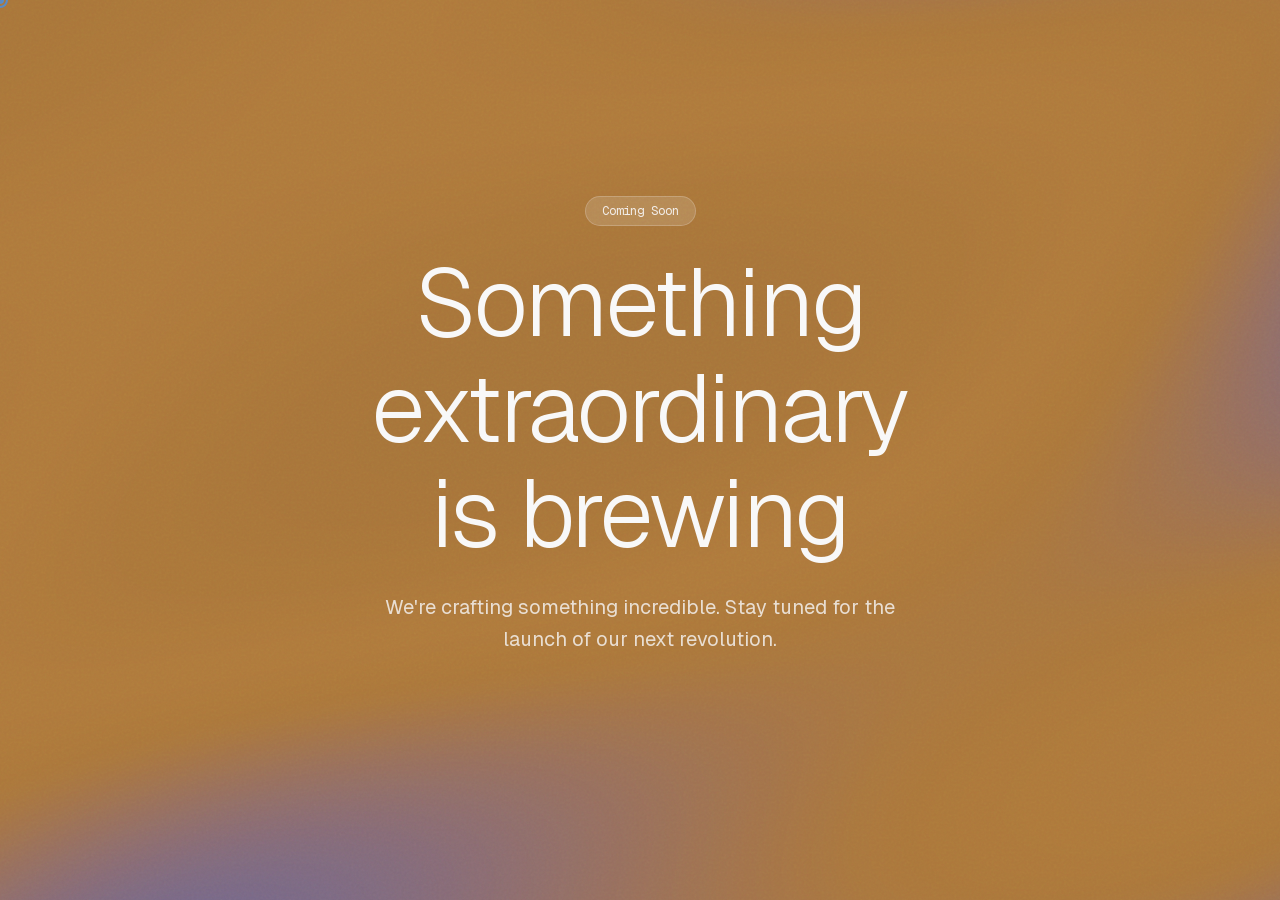
==== index.html @ a11e6bbd "minor change" ====
<!DOCTYPE html><!--mKN50Ots_4HAG0P_Gs6CT-->
<html lang="en">

<head>
    <meta charSet="utf-8" />
    <meta name="viewport" content="width=device-width, initial-scale=1" />
    <link rel="stylesheet" href="./_next/static/css/c9da7dc9b728c8ca.css" data-precedence="next" />
    <link rel="stylesheet" href="./_next/static/css/6d290486eeca70f9.css" data-precedence="next" />
    <link rel="preload" as="script" fetchPriority="low" href="./_next/static/chunks/webpack-336c29e1694489f0.js" />
    <script src="./_next/static/chunks/4bd1b696-c023c6e3521b1417.js" async=""></script>
    <script src="./_next/static/chunks/255-5d038f43a4c9d328.js" async=""></script>
    <script src="./_next/static/chunks/main-app-18b31405a0113d4f.js" async=""></script>
    <script src="./_next/static/chunks/5f03738b-4da32c07c7009e74.js" async=""></script>
    <script src="./_next/static/chunks/app/page-18eb6b7ca0cc5f4f.js" async=""></script>
    <title>Shaders Landing Page</title>
    <meta name="description" content="Created with v0" />
    <meta name="generator" content="v0.app" />
    <script src="./_next/static/chunks/polyfills-42372ed130431b0a.js" noModule=""></script>
</head>

<body class="font-sans antialiased">
    <div hidden=""><!--$--><!--/$--></div>
    <main class="jsx-c12f021053e1107 relative h-screen w-full overflow-hidden bg-background">
        <div class="pointer-events-none fixed left-0 top-0 z-50 mix-blend-difference will-change-transform"
            style="contain:layout style paint">
            <div class="h-4 w-4 rounded-full border-2 border-white"></div>
        </div>
        <div class="pointer-events-none fixed left-0 top-0 z-50 mix-blend-difference will-change-transform"
            style="contain:layout style paint">
            <div class="h-2 w-2 rounded-full bg-white"></div>
        </div>
        <div class="pointer-events-none fixed inset-0 z-50 opacity-[0.08]"
            style="background-image:url(&quot;data:image/svg+xml,%3Csvg viewBox=&#x27;0 0 400 400&#x27; xmlns=&#x27;http://www.w3.org/2000/svg&#x27;%3E%3Cfilter id=&#x27;noiseFilter&#x27;%3E%3CfeTurbulence type=&#x27;fractalNoise&#x27; baseFrequency=&#x27;0.9&#x27; numOctaves=&#x27;4&#x27; stitchTiles=&#x27;stitch&#x27;/%3E%3C/filter%3E%3Crect width=&#x27;100%25&#x27; height=&#x27;100%25&#x27; filter=&#x27;url(%23noiseFilter)&#x27;/%3E%3C/svg%3E&quot;);mix-blend-mode:overlay">
        </div>
        <div style="contain:strict"
            class="jsx-c12f021053e1107 fixed inset-0 z-0 transition-opacity duration-700 opacity-0">
            <div class="shader h-full w-full"><canvas data-renderer="shaders"
                    style="width:100%;height:100%;display:block"></canvas></div>
            <div class="jsx-c12f021053e1107 absolute inset-0 bg-black/20"></div>
        </div>
        <div
            class="jsx-c12f021053e1107 relative z-10 flex h-screen items-center justify-center px-6 transition-opacity duration-700 opacity-0">
            <div class="jsx-c12f021053e1107 max-w-2xl text-center">
                <div
                    class="jsx-c12f021053e1107 mb-6 inline-block animate-in fade-in slide-in-from-bottom-4 rounded-full border border-foreground/20 bg-foreground/15 px-4 py-1.5 backdrop-blur-md duration-700">
                    <p class="jsx-c12f021053e1107 font-mono text-xs text-foreground/90">Coming Soon</p>
                </div>
                <h1
                    class="jsx-c12f021053e1107 mb-6 animate-in fade-in slide-in-from-bottom-8 font-sans text-5xl font-light leading-[1.1] tracking-tight text-foreground duration-1000 md:text-7xl lg:text-8xl">
                    <span class="jsx-c12f021053e1107 text-balance">Something<br
                            class="jsx-c12f021053e1107" />extraordinary<br class="jsx-c12f021053e1107" />is
                        brewing</span></h1>
                <p
                    class="jsx-c12f021053e1107 mb-12 animate-in fade-in slide-in-from-bottom-4 max-w-xl mx-auto text-lg leading-relaxed text-foreground/80 duration-1000 delay-200 md:text-xl">
                    <span class="jsx-c12f021053e1107 text-pretty">We&#x27;re crafting something incredible. Stay tuned
                        for the launch of our next revolution.</span></p>
            </div>
        </div>
    </main><!--$--><!--/$-->
    <script src="./_next/static/chunks/webpack-336c29e1694489f0.js" id="_R_" async=""></script>
    <script>(self.__next_f = self.__next_f || []).push([0])</script>
    <script>self.__next_f.push([1, "1:\"$Sreact.fragment\"\n2:I[9766,[],\"\"]\n3:I[8924,[],\"\"]\n4:I[1959,[],\"ClientPageRoot\"]\n5:I[1180,[\"393\",\"static/chunks/5f03738b-4da32c07c7009e74.js\",\"974\",\"static/chunks/app/page-18eb6b7ca0cc5f4f.js\"],\"default\"]\n8:I[4431,[],\"OutletBoundary\"]\na:I[5278,[],\"AsyncMetadataOutlet\"]\nc:I[4431,[],\"ViewportBoundary\"]\ne:I[4431,[],\"MetadataBoundary\"]\nf:\"$Sreact.suspense\"\n11:I[7150,[],\"\"]\n:HL[\"/_next/static/css/c9da7dc9b728c8ca.css\",\"style\"]\n:HL[\"/_next/static/css/6d290486eeca70f9.css\",\"style\"]\n"])</script>
    <script>self.__next_f.push([1, "0:{\"P\":null,\"b\":\"mKN50Ots_4HAG0P-Gs6CT\",\"p\":\"\",\"c\":[\"\",\"\"],\"i\":false,\"f\":[[[\"\",{\"children\":[\"__PAGE__\",{}]},\"$undefined\",\"$undefined\",true],[\"\",[\"$\",\"$1\",\"c\",{\"children\":[[[\"$\",\"link\",\"0\",{\"rel\":\"stylesheet\",\"href\":\"/_next/static/css/c9da7dc9b728c8ca.css\",\"precedence\":\"next\",\"crossOrigin\":\"$undefined\",\"nonce\":\"$undefined\"}],[\"$\",\"link\",\"1\",{\"rel\":\"stylesheet\",\"href\":\"/_next/static/css/6d290486eeca70f9.css\",\"precedence\":\"next\",\"crossOrigin\":\"$undefined\",\"nonce\":\"$undefined\"}]],[\"$\",\"html\",null,{\"lang\":\"en\",\"children\":[\"$\",\"body\",null,{\"className\":\"font-sans antialiased\",\"children\":[\"$\",\"$L2\",null,{\"parallelRouterKey\":\"children\",\"error\":\"$undefined\",\"errorStyles\":\"$undefined\",\"errorScripts\":\"$undefined\",\"template\":[\"$\",\"$L3\",null,{}],\"templateStyles\":\"$undefined\",\"templateScripts\":\"$undefined\",\"notFound\":[[[\"$\",\"title\",null,{\"children\":\"404: This page could not be found.\"}],[\"$\",\"div\",null,{\"style\":{\"fontFamily\":\"system-ui,\\\"Segoe UI\\\",Roboto,Helvetica,Arial,sans-serif,\\\"Apple Color Emoji\\\",\\\"Segoe UI Emoji\\\"\",\"height\":\"100vh\",\"textAlign\":\"center\",\"display\":\"flex\",\"flexDirection\":\"column\",\"alignItems\":\"center\",\"justifyContent\":\"center\"},\"children\":[\"$\",\"div\",null,{\"children\":[[\"$\",\"style\",null,{\"dangerouslySetInnerHTML\":{\"__html\":\"body{color:#000;background:#fff;margin:0}.next-error-h1{border-right:1px solid rgba(0,0,0,.3)}@media (prefers-color-scheme:dark){body{color:#fff;background:#000}.next-error-h1{border-right:1px solid rgba(255,255,255,.3)}}\"}}],[\"$\",\"h1\",null,{\"className\":\"next-error-h1\",\"style\":{\"display\":\"inline-block\",\"margin\":\"0 20px 0 0\",\"padding\":\"0 23px 0 0\",\"fontSize\":24,\"fontWeight\":500,\"verticalAlign\":\"top\",\"lineHeight\":\"49px\"},\"children\":404}],[\"$\",\"div\",null,{\"style\":{\"display\":\"inline-block\"},\"children\":[\"$\",\"h2\",null,{\"style\":{\"fontSize\":14,\"fontWeight\":400,\"lineHeight\":\"49px\",\"margin\":0},\"children\":\"This page could not be found.\"}]}]]}]}]],[]],\"forbidden\":\"$undefined\",\"unauthorized\":\"$undefined\"}]}]}]]}],{\"children\":[\"__PAGE__\",[\"$\",\"$1\",\"c\",{\"children\":[[\"$\",\"$L4\",null,{\"Component\":\"$5\",\"searchParams\":{},\"params\":{},\"promises\":[\"$@6\",\"$@7\"]}],null,[\"$\",\"$L8\",null,{\"children\":[\"$L9\",[\"$\",\"$La\",null,{\"promise\":\"$@b\"}]]}]]}],{},null,false]},null,false],[\"$\",\"$1\",\"h\",{\"children\":[null,[[\"$\",\"$Lc\",null,{\"children\":\"$Ld\"}],null],[\"$\",\"$Le\",null,{\"children\":[\"$\",\"div\",null,{\"hidden\":true,\"children\":[\"$\",\"$f\",null,{\"fallback\":null,\"children\":\"$L10\"}]}]}]]}],false]],\"m\":\"$undefined\",\"G\":[\"$11\",[]],\"s\":false,\"S\":true}\n"])</script>
    <script>self.__next_f.push([1, "6:{}\n7:\"$0:f:0:1:2:children:1:props:children:0:props:params\"\n"])</script>
    <script>self.__next_f.push([1, "d:[[\"$\",\"meta\",\"0\",{\"charSet\":\"utf-8\"}],[\"$\",\"meta\",\"1\",{\"name\":\"viewport\",\"content\":\"width=device-width, initial-scale=1\"}]]\n9:null\n"])</script>
    <script>self.__next_f.push([1, "b:{\"metadata\":[[\"$\",\"title\",\"0\",{\"children\":\"Shaders Landing Page\"}],[\"$\",\"meta\",\"1\",{\"name\":\"description\",\"content\":\"Created with v0\"}],[\"$\",\"meta\",\"2\",{\"name\":\"generator\",\"content\":\"v0.app\"}]],\"error\":null,\"digest\":\"$undefined\"}\n"])</script>
    <script>self.__next_f.push([1, "10:\"$b:metadata\"\n"])</script>
</body>

</html>
---- _next/static/css/c9da7dc9b728c8ca.css ----
@font-face{font-family:Geist;font-style:normal;font-weight:100 900;font-display:swap;src:url(/_next/static/media/8d697b304b401681-s.woff2) format("woff2");unicode-range:u+0301,u+0400-045f,u+0490-0491,u+04b0-04b1,u+2116}@font-face{font-family:Geist;font-style:normal;font-weight:100 900;font-display:swap;src:url(/_next/static/media/ba015fad6dcf6784-s.woff2) format("woff2");unicode-range:u+0100-02ba,u+02bd-02c5,u+02c7-02cc,u+02ce-02d7,u+02dd-02ff,u+0304,u+0308,u+0329,u+1d00-1dbf,u+1e00-1e9f,u+1ef2-1eff,u+2020,u+20a0-20ab,u+20ad-20c0,u+2113,u+2c60-2c7f,u+a720-a7ff}@font-face{font-family:Geist;font-style:normal;font-weight:100 900;font-display:swap;src:url(/_next/static/media/4cf2300e9c8272f7-s.p.woff2) format("woff2");unicode-range:u+00??,u+0131,u+0152-0153,u+02bb-02bc,u+02c6,u+02da,u+02dc,u+0304,u+0308,u+0329,u+2000-206f,u+20ac,u+2122,u+2191,u+2193,u+2212,u+2215,u+feff,u+fffd}@font-face{font-family:Geist Fallback;src:local("Arial");ascent-override:95.94%;descent-override:28.16%;line-gap-override:0.00%;size-adjust:104.76%}.__className_188709{font-family:Geist,Geist Fallback;font-style:normal}@font-face{font-family:Geist Mono;font-style:normal;font-weight:100 900;font-display:swap;src:url(/_next/static/media/9610d9e46709d722-s.woff2) format("woff2");unicode-range:u+0301,u+0400-045f,u+0490-0491,u+04b0-04b1,u+2116}@font-face{font-family:Geist Mono;font-style:normal;font-weight:100 900;font-display:swap;src:url(/_next/static/media/747892c23ea88013-s.woff2) format("woff2");unicode-range:u+0100-02ba,u+02bd-02c5,u+02c7-02cc,u+02ce-02d7,u+02dd-02ff,u+0304,u+0308,u+0329,u+1d00-1dbf,u+1e00-1e9f,u+1ef2-1eff,u+2020,u+20a0-20ab,u+20ad-20c0,u+2113,u+2c60-2c7f,u+a720-a7ff}@font-face{font-family:Geist Mono;font-style:normal;font-weight:100 900;font-display:swap;src:url(/_next/static/media/93f479601ee12b01-s.p.woff2) format("woff2");unicode-range:u+00??,u+0131,u+0152-0153,u+02bb-02bc,u+02c6,u+02da,u+02dc,u+0304,u+0308,u+0329,u+2000-206f,u+20ac,u+2122,u+2191,u+2193,u+2212,u+2215,u+feff,u+fffd}@font-face{font-family:Geist Mono Fallback;src:local("Arial");ascent-override:74.67%;descent-override:21.92%;line-gap-override:0.00%;size-adjust:134.59%}.__className_9a8899{font-family:Geist Mono,Geist Mono Fallback;font-style:normal}
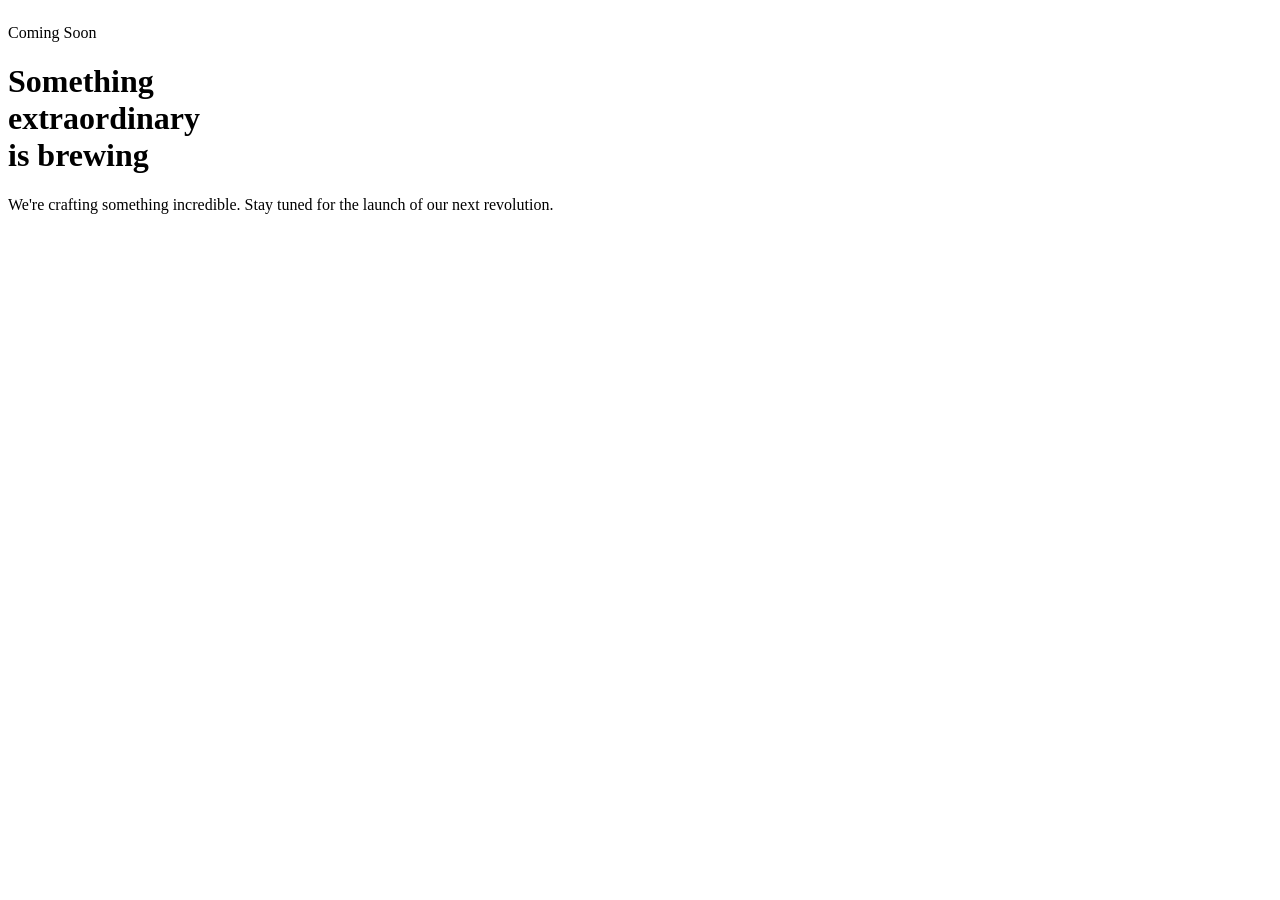
==== commit e9c60496: "minor fix" ====
--- a/index.html
+++ b/index.html
@@ -4,18 +4,18 @@
 <head>
     <meta charSet="utf-8" />
     <meta name="viewport" content="width=device-width, initial-scale=1" />
-    <link rel="stylesheet" href="./_next/static/css/c9da7dc9b728c8ca.css" data-precedence="next" />
-    <link rel="stylesheet" href="./_next/static/css/6d290486eeca70f9.css" data-precedence="next" />
-    <link rel="preload" as="script" fetchPriority="low" href="./_next/static/chunks/webpack-336c29e1694489f0.js" />
-    <script src="./_next/static/chunks/4bd1b696-c023c6e3521b1417.js" async=""></script>
-    <script src="./_next/static/chunks/255-5d038f43a4c9d328.js" async=""></script>
-    <script src="./_next/static/chunks/main-app-18b31405a0113d4f.js" async=""></script>
-    <script src="./_next/static/chunks/5f03738b-4da32c07c7009e74.js" async=""></script>
-    <script src="./_next/static/chunks/app/page-18eb6b7ca0cc5f4f.js" async=""></script>
+    <link rel="stylesheet" href="/forge-web/_next/static/css/c9da7dc9b728c8ca.css" data-precedence="next" />
+    <link rel="stylesheet" href="/forge-web/_next/static/css/6d290486eeca70f9.css" data-precedence="next" />
+    <link rel="preload" as="script" fetchPriority="low" href="/forge-web/_next/static/chunks/webpack-336c29e1694489f0.js" />
+    <script src="/forge-web/_next/static/chunks/4bd1b696-c023c6e3521b1417.js" async=""></script>
+    <script src="/forge-web/_next/static/chunks/255-5d038f43a4c9d328.js" async=""></script>
+    <script src="/forge-web/_next/static/chunks/main-app-18b31405a0113d4f.js" async=""></script>
+    <script src="/forge-web/_next/static/chunks/5f03738b-4da32c07c7009e74.js" async=""></script>
+    <script src="/forge-web/_next/static/chunks/app/page-18eb6b7ca0cc5f4f.js" async=""></script>
     <title>Shaders Landing Page</title>
     <meta name="description" content="Created with v0" />
     <meta name="generator" content="v0.app" />
-    <script src="./_next/static/chunks/polyfills-42372ed130431b0a.js" noModule=""></script>
+    <script src="/forge-web/_next/static/chunks/polyfills-42372ed130431b0a.js" noModule=""></script>
 </head>
 
 <body class="font-sans antialiased">
@@ -57,7 +57,7 @@
             </div>
         </div>
     </main><!--$--><!--/$-->
-    <script src="./_next/static/chunks/webpack-336c29e1694489f0.js" id="_R_" async=""></script>
+    <script src="/forge-web/_next/static/chunks/webpack-336c29e1694489f0.js" id="_R_" async=""></script>
     <script>(self.__next_f = self.__next_f || []).push([0])</script>
     <script>self.__next_f.push([1, "1:\"$Sreact.fragment\"\n2:I[9766,[],\"\"]\n3:I[8924,[],\"\"]\n4:I[1959,[],\"ClientPageRoot\"]\n5:I[1180,[\"393\",\"static/chunks/5f03738b-4da32c07c7009e74.js\",\"974\",\"static/chunks/app/page-18eb6b7ca0cc5f4f.js\"],\"default\"]\n8:I[4431,[],\"OutletBoundary\"]\na:I[5278,[],\"AsyncMetadataOutlet\"]\nc:I[4431,[],\"ViewportBoundary\"]\ne:I[4431,[],\"MetadataBoundary\"]\nf:\"$Sreact.suspense\"\n11:I[7150,[],\"\"]\n:HL[\"/_next/static/css/c9da7dc9b728c8ca.css\",\"style\"]\n:HL[\"/_next/static/css/6d290486eeca70f9.css\",\"style\"]\n"])</script>
     <script>self.__next_f.push([1, "0:{\"P\":null,\"b\":\"mKN50Ots_4HAG0P-Gs6CT\",\"p\":\"\",\"c\":[\"\",\"\"],\"i\":false,\"f\":[[[\"\",{\"children\":[\"__PAGE__\",{}]},\"$undefined\",\"$undefined\",true],[\"\",[\"$\",\"$1\",\"c\",{\"children\":[[[\"$\",\"link\",\"0\",{\"rel\":\"stylesheet\",\"href\":\"/_next/static/css/c9da7dc9b728c8ca.css\",\"precedence\":\"next\",\"crossOrigin\":\"$undefined\",\"nonce\":\"$undefined\"}],[\"$\",\"link\",\"1\",{\"rel\":\"stylesheet\",\"href\":\"/_next/static/css/6d290486eeca70f9.css\",\"precedence\":\"next\",\"crossOrigin\":\"$undefined\",\"nonce\":\"$undefined\"}]],[\"$\",\"html\",null,{\"lang\":\"en\",\"children\":[\"$\",\"body\",null,{\"className\":\"font-sans antialiased\",\"children\":[\"$\",\"$L2\",null,{\"parallelRouterKey\":\"children\",\"error\":\"$undefined\",\"errorStyles\":\"$undefined\",\"errorScripts\":\"$undefined\",\"template\":[\"$\",\"$L3\",null,{}],\"templateStyles\":\"$undefined\",\"templateScripts\":\"$undefined\",\"notFound\":[[[\"$\",\"title\",null,{\"children\":\"404: This page could not be found.\"}],[\"$\",\"div\",null,{\"style\":{\"fontFamily\":\"system-ui,\\\"Segoe UI\\\",Roboto,Helvetica,Arial,sans-serif,\\\"Apple Color Emoji\\\",\\\"Segoe UI Emoji\\\"\",\"height\":\"100vh\",\"textAlign\":\"center\",\"display\":\"flex\",\"flexDirection\":\"column\",\"alignItems\":\"center\",\"justifyContent\":\"center\"},\"children\":[\"$\",\"div\",null,{\"children\":[[\"$\",\"style\",null,{\"dangerouslySetInnerHTML\":{\"__html\":\"body{color:#000;background:#fff;margin:0}.next-error-h1{border-right:1px solid rgba(0,0,0,.3)}@media (prefers-color-scheme:dark){body{color:#fff;background:#000}.next-error-h1{border-right:1px solid rgba(255,255,255,.3)}}\"}}],[\"$\",\"h1\",null,{\"className\":\"next-error-h1\",\"style\":{\"display\":\"inline-block\",\"margin\":\"0 20px 0 0\",\"padding\":\"0 23px 0 0\",\"fontSize\":24,\"fontWeight\":500,\"verticalAlign\":\"top\",\"lineHeight\":\"49px\"},\"children\":404}],[\"$\",\"div\",null,{\"style\":{\"display\":\"inline-block\"},\"children\":[\"$\",\"h2\",null,{\"style\":{\"fontSize\":14,\"fontWeight\":400,\"lineHeight\":\"49px\",\"margin\":0},\"children\":\"This page could not be found.\"}]}]]}]}]],[]],\"forbidden\":\"$undefined\",\"unauthorized\":\"$undefined\"}]}]}]]}],{\"children\":[\"__PAGE__\",[\"$\",\"$1\",\"c\",{\"children\":[[\"$\",\"$L4\",null,{\"Component\":\"$5\",\"searchParams\":{},\"params\":{},\"promises\":[\"$@6\",\"$@7\"]}],null,[\"$\",\"$L8\",null,{\"children\":[\"$L9\",[\"$\",\"$La\",null,{\"promise\":\"$@b\"}]]}]]}],{},null,false]},null,false],[\"$\",\"$1\",\"h\",{\"children\":[null,[[\"$\",\"$Lc\",null,{\"children\":\"$Ld\"}],null],[\"$\",\"$Le\",null,{\"children\":[\"$\",\"div\",null,{\"hidden\":true,\"children\":[\"$\",\"$f\",null,{\"fallback\":null,\"children\":\"$L10\"}]}]}]]}],false]],\"m\":\"$undefined\",\"G\":[\"$11\",[]],\"s\":false,\"S\":true}\n"])</script>
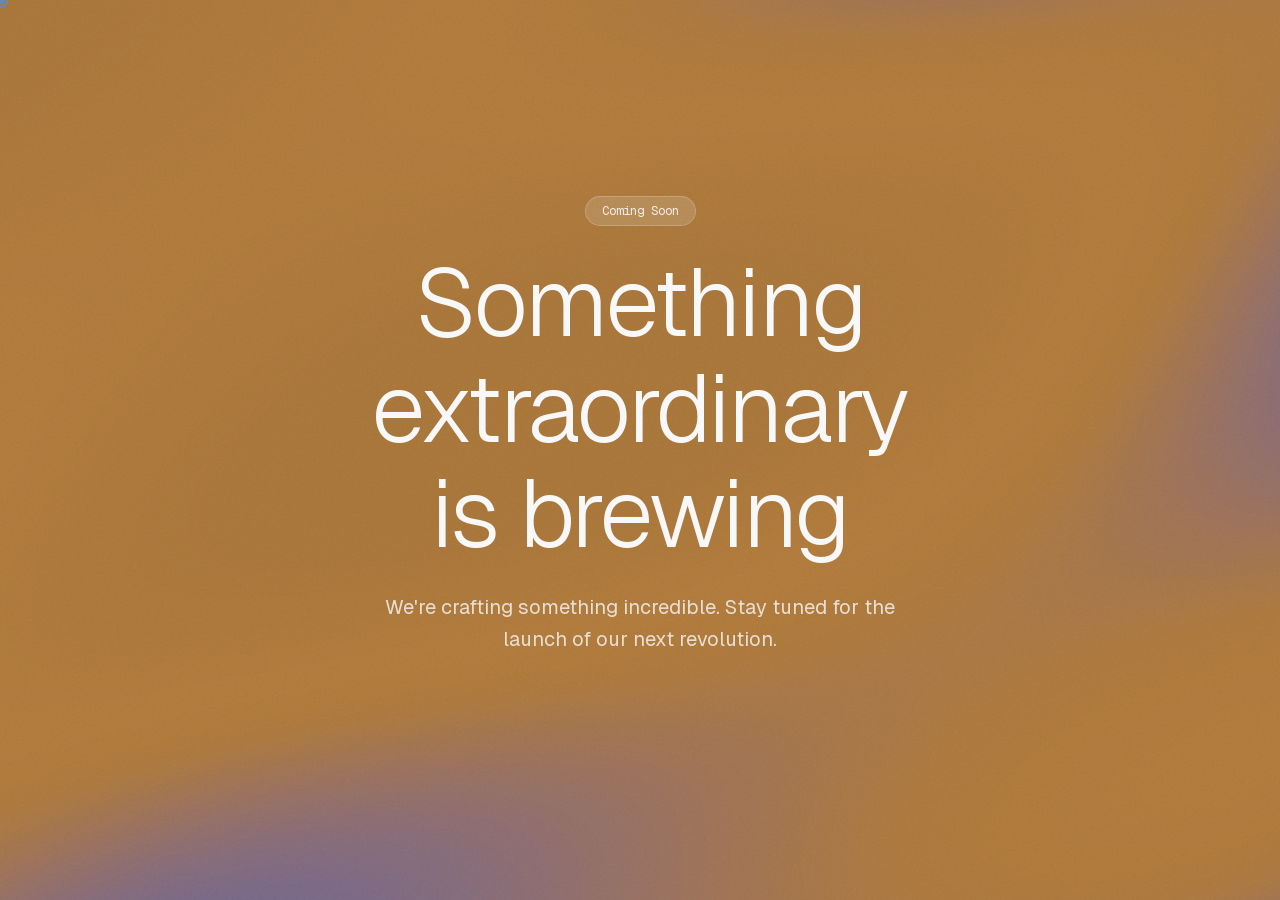
==== commit e98637c8: "Update script and stylesheet paths in index.html" ====
--- a/index.html
+++ b/index.html
@@ -4,18 +4,18 @@
 <head>
     <meta charSet="utf-8" />
     <meta name="viewport" content="width=device-width, initial-scale=1" />
-    <link rel="stylesheet" href="/forge-web/_next/static/css/c9da7dc9b728c8ca.css" data-precedence="next" />
-    <link rel="stylesheet" href="/forge-web/_next/static/css/6d290486eeca70f9.css" data-precedence="next" />
-    <link rel="preload" as="script" fetchPriority="low" href="/forge-web/_next/static/chunks/webpack-336c29e1694489f0.js" />
-    <script src="/forge-web/_next/static/chunks/4bd1b696-c023c6e3521b1417.js" async=""></script>
-    <script src="/forge-web/_next/static/chunks/255-5d038f43a4c9d328.js" async=""></script>
-    <script src="/forge-web/_next/static/chunks/main-app-18b31405a0113d4f.js" async=""></script>
-    <script src="/forge-web/_next/static/chunks/5f03738b-4da32c07c7009e74.js" async=""></script>
-    <script src="/forge-web/_next/static/chunks/app/page-18eb6b7ca0cc5f4f.js" async=""></script>
+    <link rel="stylesheet" href="/_next/static/css/c9da7dc9b728c8ca.css" data-precedence="next" />
+    <link rel="stylesheet" href="/_next/static/css/6d290486eeca70f9.css" data-precedence="next" />
+    <link rel="preload" as="script" fetchPriority="low" href="/_next/static/chunks/webpack-336c29e1694489f0.js" />
+    <script src="/_next/static/chunks/4bd1b696-c023c6e3521b1417.js" async=""></script>
+    <script src="/_next/static/chunks/255-5d038f43a4c9d328.js" async=""></script>
+    <script src="/_next/static/chunks/main-app-18b31405a0113d4f.js" async=""></script>
+    <script src="/_next/static/chunks/5f03738b-4da32c07c7009e74.js" async=""></script>
+    <script src="/_next/static/chunks/app/page-18eb6b7ca0cc5f4f.js" async=""></script>
     <title>Shaders Landing Page</title>
     <meta name="description" content="Created with v0" />
     <meta name="generator" content="v0.app" />
-    <script src="/forge-web/_next/static/chunks/polyfills-42372ed130431b0a.js" noModule=""></script>
+    <script src="/_next/static/chunks/polyfills-42372ed130431b0a.js" noModule=""></script>
 </head>
 
 <body class="font-sans antialiased">
@@ -57,7 +57,7 @@
             </div>
         </div>
     </main><!--$--><!--/$-->
-    <script src="/forge-web/_next/static/chunks/webpack-336c29e1694489f0.js" id="_R_" async=""></script>
+    <script src="/_next/static/chunks/webpack-336c29e1694489f0.js" id="_R_" async=""></script>
     <script>(self.__next_f = self.__next_f || []).push([0])</script>
     <script>self.__next_f.push([1, "1:\"$Sreact.fragment\"\n2:I[9766,[],\"\"]\n3:I[8924,[],\"\"]\n4:I[1959,[],\"ClientPageRoot\"]\n5:I[1180,[\"393\",\"static/chunks/5f03738b-4da32c07c7009e74.js\",\"974\",\"static/chunks/app/page-18eb6b7ca0cc5f4f.js\"],\"default\"]\n8:I[4431,[],\"OutletBoundary\"]\na:I[5278,[],\"AsyncMetadataOutlet\"]\nc:I[4431,[],\"ViewportBoundary\"]\ne:I[4431,[],\"MetadataBoundary\"]\nf:\"$Sreact.suspense\"\n11:I[7150,[],\"\"]\n:HL[\"/_next/static/css/c9da7dc9b728c8ca.css\",\"style\"]\n:HL[\"/_next/static/css/6d290486eeca70f9.css\",\"style\"]\n"])</script>
     <script>self.__next_f.push([1, "0:{\"P\":null,\"b\":\"mKN50Ots_4HAG0P-Gs6CT\",\"p\":\"\",\"c\":[\"\",\"\"],\"i\":false,\"f\":[[[\"\",{\"children\":[\"__PAGE__\",{}]},\"$undefined\",\"$undefined\",true],[\"\",[\"$\",\"$1\",\"c\",{\"children\":[[[\"$\",\"link\",\"0\",{\"rel\":\"stylesheet\",\"href\":\"/_next/static/css/c9da7dc9b728c8ca.css\",\"precedence\":\"next\",\"crossOrigin\":\"$undefined\",\"nonce\":\"$undefined\"}],[\"$\",\"link\",\"1\",{\"rel\":\"stylesheet\",\"href\":\"/_next/static/css/6d290486eeca70f9.css\",\"precedence\":\"next\",\"crossOrigin\":\"$undefined\",\"nonce\":\"$undefined\"}]],[\"$\",\"html\",null,{\"lang\":\"en\",\"children\":[\"$\",\"body\",null,{\"className\":\"font-sans antialiased\",\"children\":[\"$\",\"$L2\",null,{\"parallelRouterKey\":\"children\",\"error\":\"$undefined\",\"errorStyles\":\"$undefined\",\"errorScripts\":\"$undefined\",\"template\":[\"$\",\"$L3\",null,{}],\"templateStyles\":\"$undefined\",\"templateScripts\":\"$undefined\",\"notFound\":[[[\"$\",\"title\",null,{\"children\":\"404: This page could not be found.\"}],[\"$\",\"div\",null,{\"style\":{\"fontFamily\":\"system-ui,\\\"Segoe UI\\\",Roboto,Helvetica,Arial,sans-serif,\\\"Apple Color Emoji\\\",\\\"Segoe UI Emoji\\\"\",\"height\":\"100vh\",\"textAlign\":\"center\",\"display\":\"flex\",\"flexDirection\":\"column\",\"alignItems\":\"center\",\"justifyContent\":\"center\"},\"children\":[\"$\",\"div\",null,{\"children\":[[\"$\",\"style\",null,{\"dangerouslySetInnerHTML\":{\"__html\":\"body{color:#000;background:#fff;margin:0}.next-error-h1{border-right:1px solid rgba(0,0,0,.3)}@media (prefers-color-scheme:dark){body{color:#fff;background:#000}.next-error-h1{border-right:1px solid rgba(255,255,255,.3)}}\"}}],[\"$\",\"h1\",null,{\"className\":\"next-error-h1\",\"style\":{\"display\":\"inline-block\",\"margin\":\"0 20px 0 0\",\"padding\":\"0 23px 0 0\",\"fontSize\":24,\"fontWeight\":500,\"verticalAlign\":\"top\",\"lineHeight\":\"49px\"},\"children\":404}],[\"$\",\"div\",null,{\"style\":{\"display\":\"inline-block\"},\"children\":[\"$\",\"h2\",null,{\"style\":{\"fontSize\":14,\"fontWeight\":400,\"lineHeight\":\"49px\",\"margin\":0},\"children\":\"This page could not be found.\"}]}]]}]}]],[]],\"forbidden\":\"$undefined\",\"unauthorized\":\"$undefined\"}]}]}]]}],{\"children\":[\"__PAGE__\",[\"$\",\"$1\",\"c\",{\"children\":[[\"$\",\"$L4\",null,{\"Component\":\"$5\",\"searchParams\":{},\"params\":{},\"promises\":[\"$@6\",\"$@7\"]}],null,[\"$\",\"$L8\",null,{\"children\":[\"$L9\",[\"$\",\"$La\",null,{\"promise\":\"$@b\"}]]}]]}],{},null,false]},null,false],[\"$\",\"$1\",\"h\",{\"children\":[null,[[\"$\",\"$Lc\",null,{\"children\":\"$Ld\"}],null],[\"$\",\"$Le\",null,{\"children\":[\"$\",\"div\",null,{\"hidden\":true,\"children\":[\"$\",\"$f\",null,{\"fallback\":null,\"children\":\"$L10\"}]}]}]]}],false]],\"m\":\"$undefined\",\"G\":[\"$11\",[]],\"s\":false,\"S\":true}\n"])</script>
@@ -67,4 +67,4 @@
     <script>self.__next_f.push([1, "10:\"$b:metadata\"\n"])</script>
 </body>
 
-</html>+</html>
--- a/_next/static/css/c9da7dc9b728c8ca.css
+++ b/_next/static/css/c9da7dc9b728c8ca.css
@@ -0,0 +1 @@
+@font-face{font-family:Geist;font-style:normal;font-weight:100 900;font-display:swap;src:url(/_next/static/media/8d697b304b401681-s.woff2) format("woff2");unicode-range:u+0301,u+0400-045f,u+0490-0491,u+04b0-04b1,u+2116}@font-face{font-family:Geist;font-style:normal;font-weight:100 900;font-display:swap;src:url(/_next/static/media/ba015fad6dcf6784-s.woff2) format("woff2");unicode-range:u+0100-02ba,u+02bd-02c5,u+02c7-02cc,u+02ce-02d7,u+02dd-02ff,u+0304,u+0308,u+0329,u+1d00-1dbf,u+1e00-1e9f,u+1ef2-1eff,u+2020,u+20a0-20ab,u+20ad-20c0,u+2113,u+2c60-2c7f,u+a720-a7ff}@font-face{font-family:Geist;font-style:normal;font-weight:100 900;font-display:swap;src:url(/_next/static/media/4cf2300e9c8272f7-s.p.woff2) format("woff2");unicode-range:u+00??,u+0131,u+0152-0153,u+02bb-02bc,u+02c6,u+02da,u+02dc,u+0304,u+0308,u+0329,u+2000-206f,u+20ac,u+2122,u+2191,u+2193,u+2212,u+2215,u+feff,u+fffd}@font-face{font-family:Geist Fallback;src:local("Arial");ascent-override:95.94%;descent-override:28.16%;line-gap-override:0.00%;size-adjust:104.76%}.__className_188709{font-family:Geist,Geist Fallback;font-style:normal}@font-face{font-family:Geist Mono;font-style:normal;font-weight:100 900;font-display:swap;src:url(/_next/static/media/9610d9e46709d722-s.woff2) format("woff2");unicode-range:u+0301,u+0400-045f,u+0490-0491,u+04b0-04b1,u+2116}@font-face{font-family:Geist Mono;font-style:normal;font-weight:100 900;font-display:swap;src:url(/_next/static/media/747892c23ea88013-s.woff2) format("woff2");unicode-range:u+0100-02ba,u+02bd-02c5,u+02c7-02cc,u+02ce-02d7,u+02dd-02ff,u+0304,u+0308,u+0329,u+1d00-1dbf,u+1e00-1e9f,u+1ef2-1eff,u+2020,u+20a0-20ab,u+20ad-20c0,u+2113,u+2c60-2c7f,u+a720-a7ff}@font-face{font-family:Geist Mono;font-style:normal;font-weight:100 900;font-display:swap;src:url(/_next/static/media/93f479601ee12b01-s.p.woff2) format("woff2");unicode-range:u+00??,u+0131,u+0152-0153,u+02bb-02bc,u+02c6,u+02da,u+02dc,u+0304,u+0308,u+0329,u+2000-206f,u+20ac,u+2122,u+2191,u+2193,u+2212,u+2215,u+feff,u+fffd}@font-face{font-family:Geist Mono Fallback;src:local("Arial");ascent-override:74.67%;descent-override:21.92%;line-gap-override:0.00%;size-adjust:134.59%}.__className_9a8899{font-family:Geist Mono,Geist Mono Fallback;font-style:normal}
